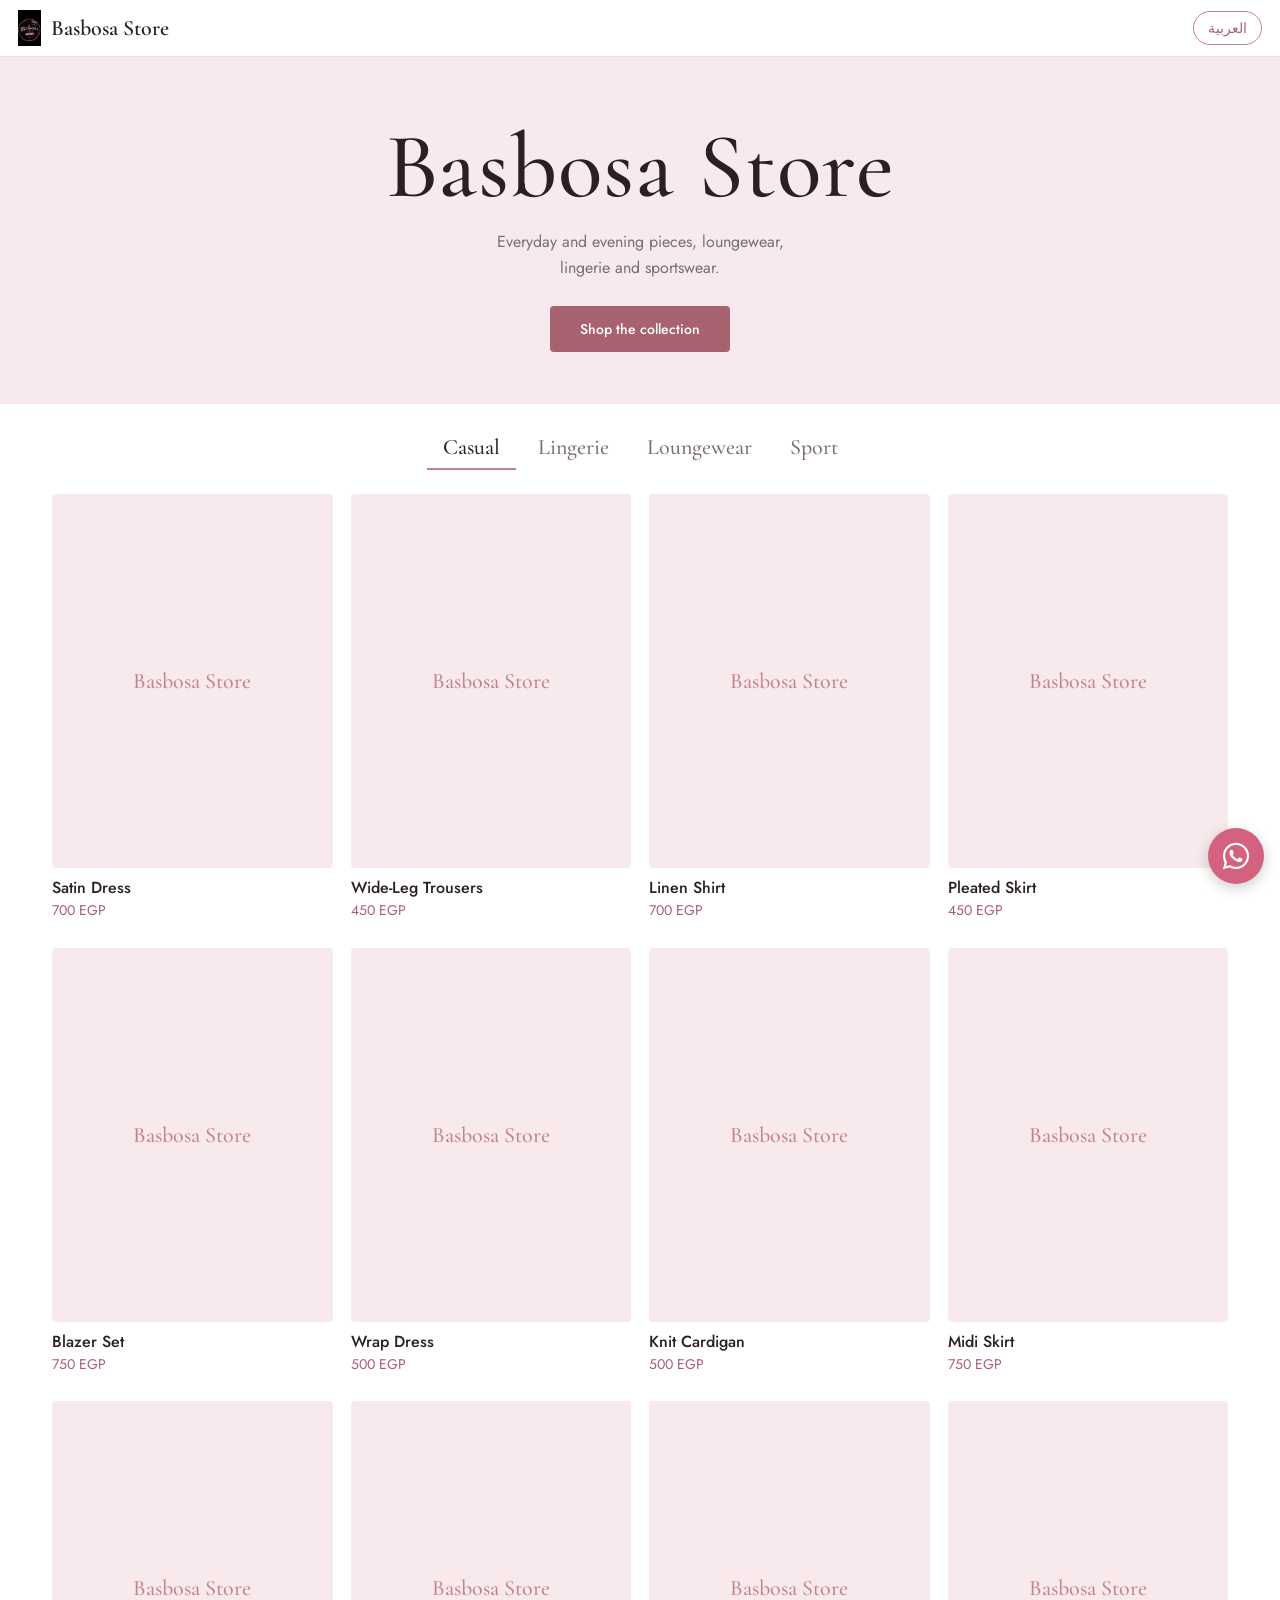
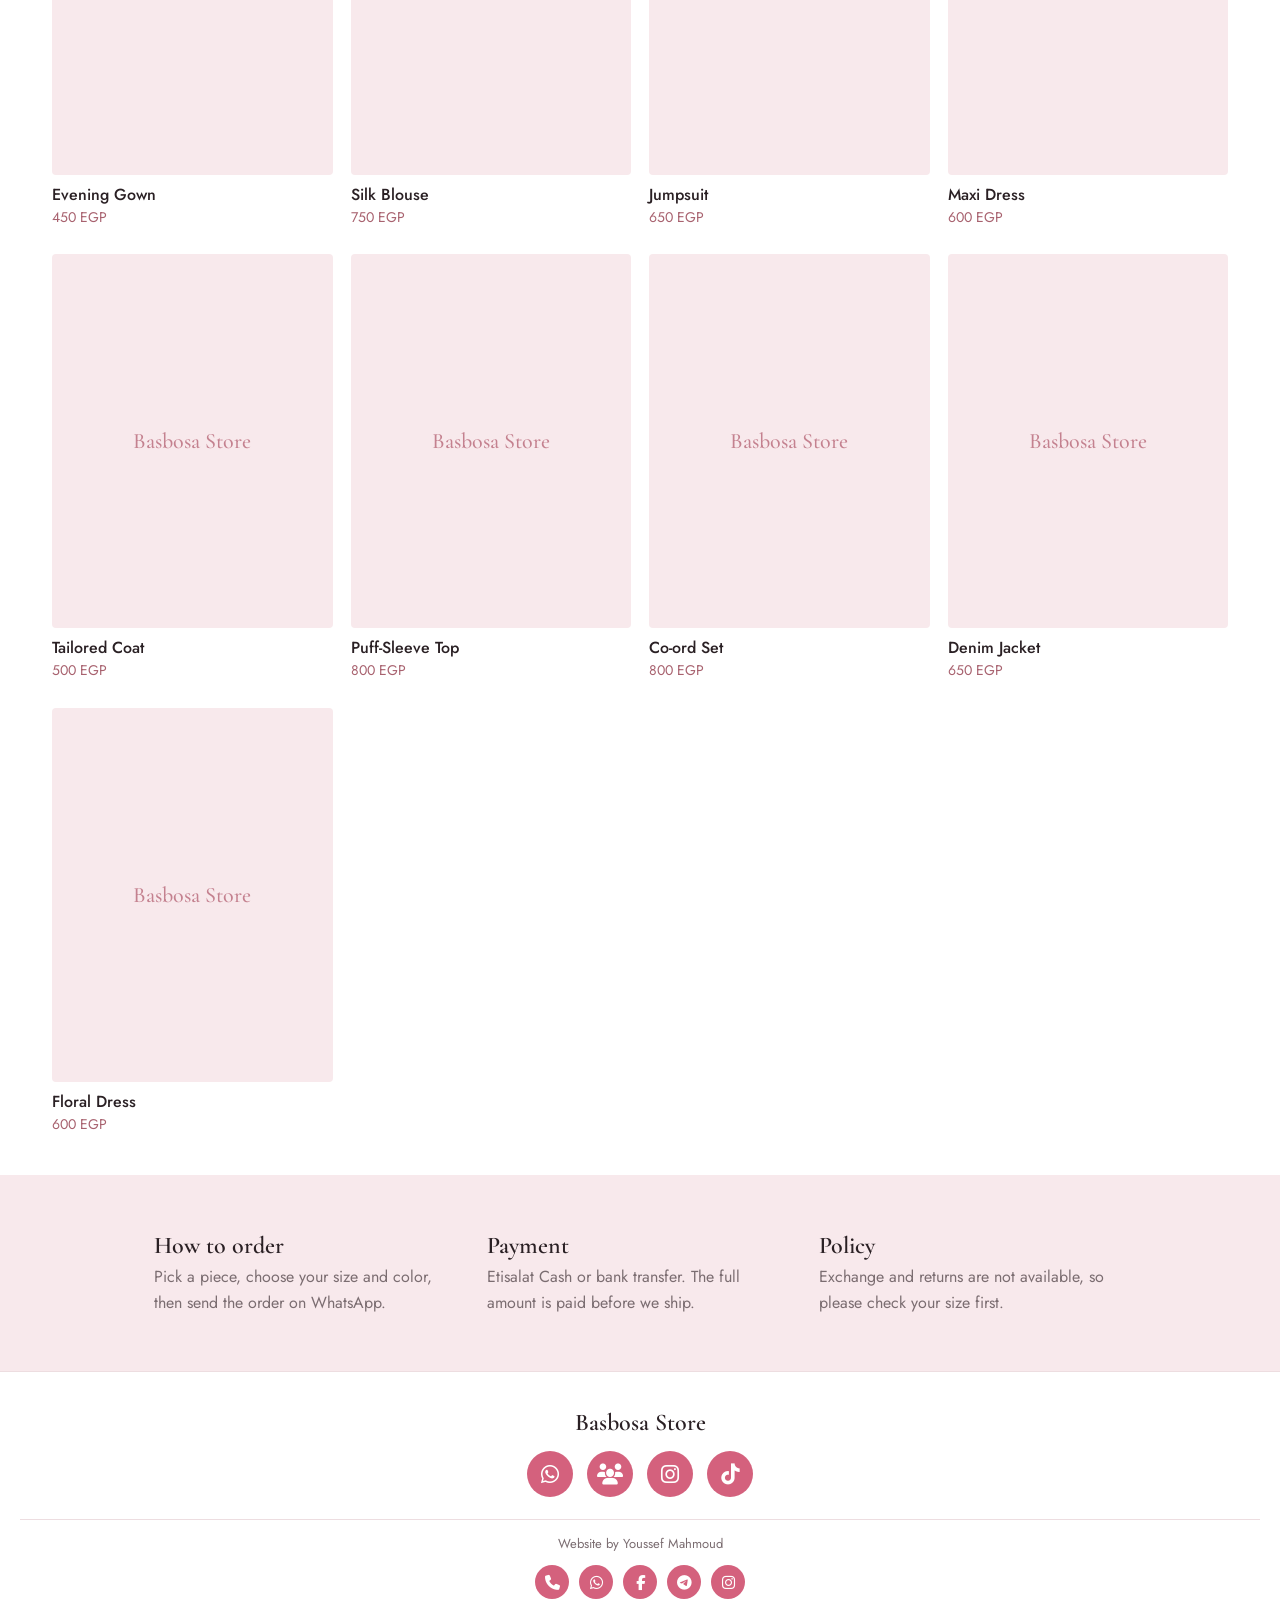
==== index.html @ aae2feb3 "Add files via upload" ====
<!DOCTYPE html>
<html lang="en"><head><meta charset="utf-8">
<meta name="viewport" content="width=device-width,initial-scale=1">
<title>Basbosa Store</title>
<link rel="icon" href="images/logo.png">
<link rel="preconnect" href="https://fonts.googleapis.com"><link rel="preconnect" href="https://fonts.gstatic.com" crossorigin>
<link href="https://fonts.googleapis.com/css2?family=Cormorant+Garamond:wght@500;600&family=Jost:wght@300;400;500&display=swap" rel="stylesheet">
<link rel="stylesheet" href="https://cdnjs.cloudflare.com/ajax/libs/font-awesome/6.5.1/css/all.min.css">
<link rel="stylesheet" href="style.css"></head>
<body>
<header><a class="brand" href="#top"><img src="images/logo.png" alt="" onerror="this.remove()"><span>Basbosa Store</span></a>
<button id="lang" type="button">العربية</button></header>
<section class="hero" id="top"><h1>Basbosa Store</h1><p data-t="sub">Everyday and evening pieces, loungewear, lingerie and sportswear.</p><a class="btn" href="#shop" data-t="shop">Shop the collection</a></section>
<nav id="tabs" aria-label="Sections"></nav>
<main id="shop"><div id="grid"></div></main>
<section class="info"><div><h3 data-t="h_order">How to order</h3><p data-t="p_order">Pick a piece, choose your size and color, then send the order on WhatsApp.</p></div>
<div><h3 data-t="h_pay">Payment</h3><p data-t="p_pay">Etisalat Cash or bank transfer. The full amount is paid before we ship.</p></div>
<div><h3 data-t="h_pol">Policy</h3><p data-t="p_pol">Exchange and returns are not available, so please check your size first.</p></div></section>
<footer><p class="fb">Basbosa Store</p>
<div class="social"><a id="f-wa" target="_blank" rel="noopener" aria-label="WhatsApp"><i class="fa-brands fa-whatsapp"></i></a><a id="f-gr" target="_blank" rel="noopener" aria-label="WhatsApp group"><i class="fa-solid fa-users"></i></a><a id="f-ig" target="_blank" rel="noopener" aria-label="Instagram"><i class="fa-brands fa-instagram"></i></a><a id="f-tt" target="_blank" rel="noopener" aria-label="TikTok"><i class="fa-brands fa-tiktok"></i></a></div>
<div class="credit" id="credit"></div></footer>
<a id="wa-float" target="_blank" rel="noopener" aria-label="Chat on WhatsApp"><i class="fa-brands fa-whatsapp"></i></a>
<div id="modal" hidden></div>
<script src="products.js"></script><script src="app.js"></script>
</body></html>
---- style.css ----
:root{--bg:#fff;--blush:#f8e9ec;--rose:#c4818f;--rose-d:#a8626f;--ink:#2a2024;--mute:#7b6d71;--line:#eddde0;--r:4px;--pink:#d4617d}
*{box-sizing:border-box;margin:0}html{scroll-behavior:smooth}
body{font:400 16px/1.6 Jost,system-ui,sans-serif;color:var(--ink);background:var(--bg)}
[dir=rtl] body{font-family:Jost,Tahoma,sans-serif}
header{position:sticky;top:0;z-index:5;display:flex;justify-content:space-between;align-items:center;padding:10px 18px;background:#fffffff2;border-bottom:1px solid var(--line);backdrop-filter:blur(8px)}
.brand{display:flex;align-items:center;gap:10px;color:inherit;text-decoration:none;font:600 22px Cormorant Garamond,serif}
.brand img{height:36px;width:auto}
button,.btn{font:500 14px Jost,sans-serif;cursor:pointer}
#lang{border:1px solid var(--rose);background:none;color:var(--rose-d);padding:6px 14px;border-radius:99px}
.hero{text-align:center;padding:64px 20px 52px;background:var(--blush)}
.hero h1{font:500 clamp(44px,12vw,92px)/1 Cormorant Garamond,serif;letter-spacing:.01em}
.hero p{max-width:34ch;margin:16px auto 26px;color:var(--mute)}
.btn{display:inline-block;background:var(--rose-d);color:#fff;border:0;padding:13px 30px;border-radius:var(--r);text-decoration:none}
.btn:hover{background:var(--ink)}
nav{display:flex;gap:6px;justify-content:center;flex-wrap:wrap;padding:22px 12px 8px;position:sticky;top:57px;background:var(--bg);z-index:4}
nav button{border:0;background:none;padding:8px 16px;font:500 22px Cormorant Garamond,serif;color:var(--mute);border-bottom:2px solid transparent}
nav button[aria-current=true]{color:var(--ink);border-color:var(--rose)}
main{max-width:1200px;margin:0 auto;padding:16px 12px 40px}
#grid{display:grid;grid-template-columns:repeat(2,1fr);gap:14px 10px}
@media(min-width:760px){#grid{grid-template-columns:repeat(4,1fr);gap:26px 18px}}
.card{background:none;border:0;text-align:start;padding:0;color:inherit;font:inherit}
.card .ph{aspect-ratio:3/4;background:var(--blush);overflow:hidden;border-radius:var(--r);position:relative}
.card img{width:100%;height:100%;object-fit:cover;transition:transform .4s}
.card:hover img{transform:scale(1.03)}
.card h4{font:500 16px Jost,sans-serif;margin-top:8px}
.card .pr{color:var(--rose-d);font-size:14px}
.sold{position:absolute;inset:auto 8px 8px auto;background:var(--ink);color:#fff;font-size:12px;padding:2px 10px;border-radius:99px}
.info{display:grid;gap:26px;padding:48px 22px;background:var(--blush);max-width:none}
@media(min-width:760px){.info{grid-template-columns:repeat(3,1fr);padding:56px 12%}}
.info h3{font:600 24px Cormorant Garamond,serif;margin-bottom:4px}.info p{color:var(--mute)}
#modal{position:fixed;inset:0;z-index:20;background:#2a202480;display:flex;align-items:flex-end;justify-content:center}
#modal[hidden]{display:none}
.sheet{background:#fff;width:100%;max-width:820px;max-height:92vh;overflow:auto;border-radius:14px 14px 0 0;display:grid;animation:up .25s ease-out;position:relative}
@media(min-width:760px){#modal{align-items:center}.sheet{grid-template-columns:1fr 1fr;border-radius:var(--r)}}
@keyframes up{from{transform:translateY(30px);opacity:0}}
.sheet img{width:100%;aspect-ratio:3/4;object-fit:cover;background:var(--blush)}
.sheet .body{padding:22px}
.sheet h2{font:600 30px/1.1 Cormorant Garamond,serif}
.sheet .pr{color:var(--rose-d);margin:4px 0 14px}
.sheet h5{font:500 14px Jost,sans-serif;color:var(--mute);margin:14px 0 6px}
.chips{display:flex;flex-wrap:wrap;gap:8px}
.chips button{border:1px solid var(--line);background:#fff;padding:7px 16px;border-radius:99px;color:var(--ink)}
.chips button[aria-pressed=true]{background:var(--ink);color:#fff;border-color:var(--ink)}
.sheet .btn{width:100%;text-align:center;margin-top:22px}
.sheet .note{font-size:13px;color:var(--mute);margin-top:10px}
.x{position:absolute;top:8px;inset-inline-end:10px;border:0;background:#ffffffd9;width:36px;height:36px;border-radius:50%;font-size:20px}
:focus-visible{outline:2px solid var(--rose-d);outline-offset:2px}
@media(prefers-reduced-motion:reduce){*{animation:none!important;transition:none!important}}
.ph.big{aspect-ratio:3/4}
.ph.empty{display:grid;place-items:center;background:var(--blush)}
.ph.empty::after{content:"Basbosa Store";font:500 22px Cormorant Garamond,serif;color:var(--rose);text-align:center;padding:8px}
footer{text-align:center;padding:36px 20px 28px;border-top:1px solid var(--line)}
.fb{font:600 24px Cormorant Garamond,serif}
.social{display:flex;gap:14px;justify-content:center;margin:14px 0 22px}
.social a{width:46px;height:46px;border-radius:50%;display:grid;place-items:center;font-size:21px;color:#fff;background:var(--pink);border:0;text-decoration:none;transition:background .2s,color .2s}
.social a:hover{background:var(--ink)}
.credit{font-size:13px;color:var(--mute);border-top:1px solid var(--line);padding-top:14px}
.credit .ic{display:flex;gap:10px;justify-content:center;margin-top:10px}.credit .ic a{width:34px;height:34px;border-radius:50%;display:grid;place-items:center;font-size:15px;color:#fff;background:var(--pink);text-decoration:none}.credit .ic a:hover{background:var(--ink)}
#wa-float{position:fixed;z-index:15;inset-inline-end:16px;bottom:calc(16px + env(safe-area-inset-bottom,0px));width:56px;height:56px;border-radius:50%;background:var(--pink);color:#fff;display:grid;place-items:center;font-size:30px;text-decoration:none;box-shadow:0 4px 14px #0003}
#wa-float:hover{background:var(--ink)}
body:has(#modal:not([hidden])) #wa-float{display:none}
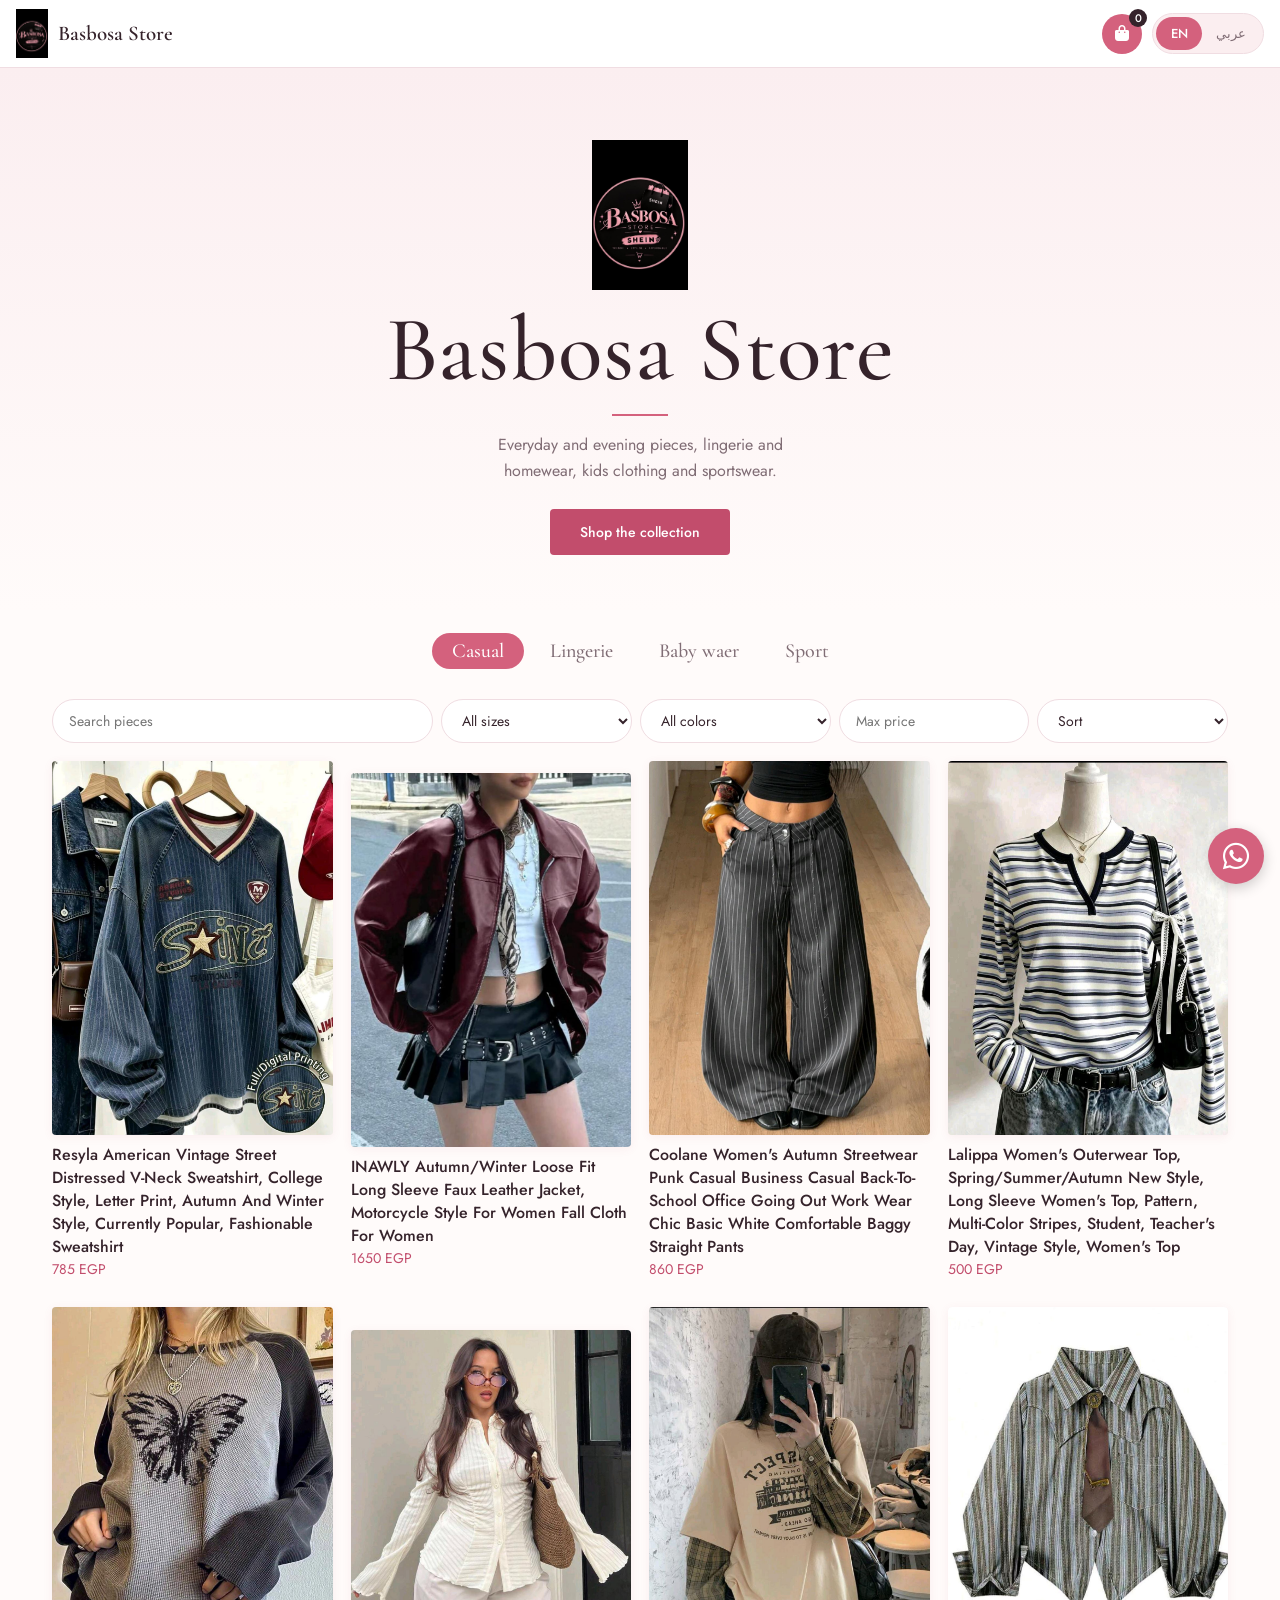
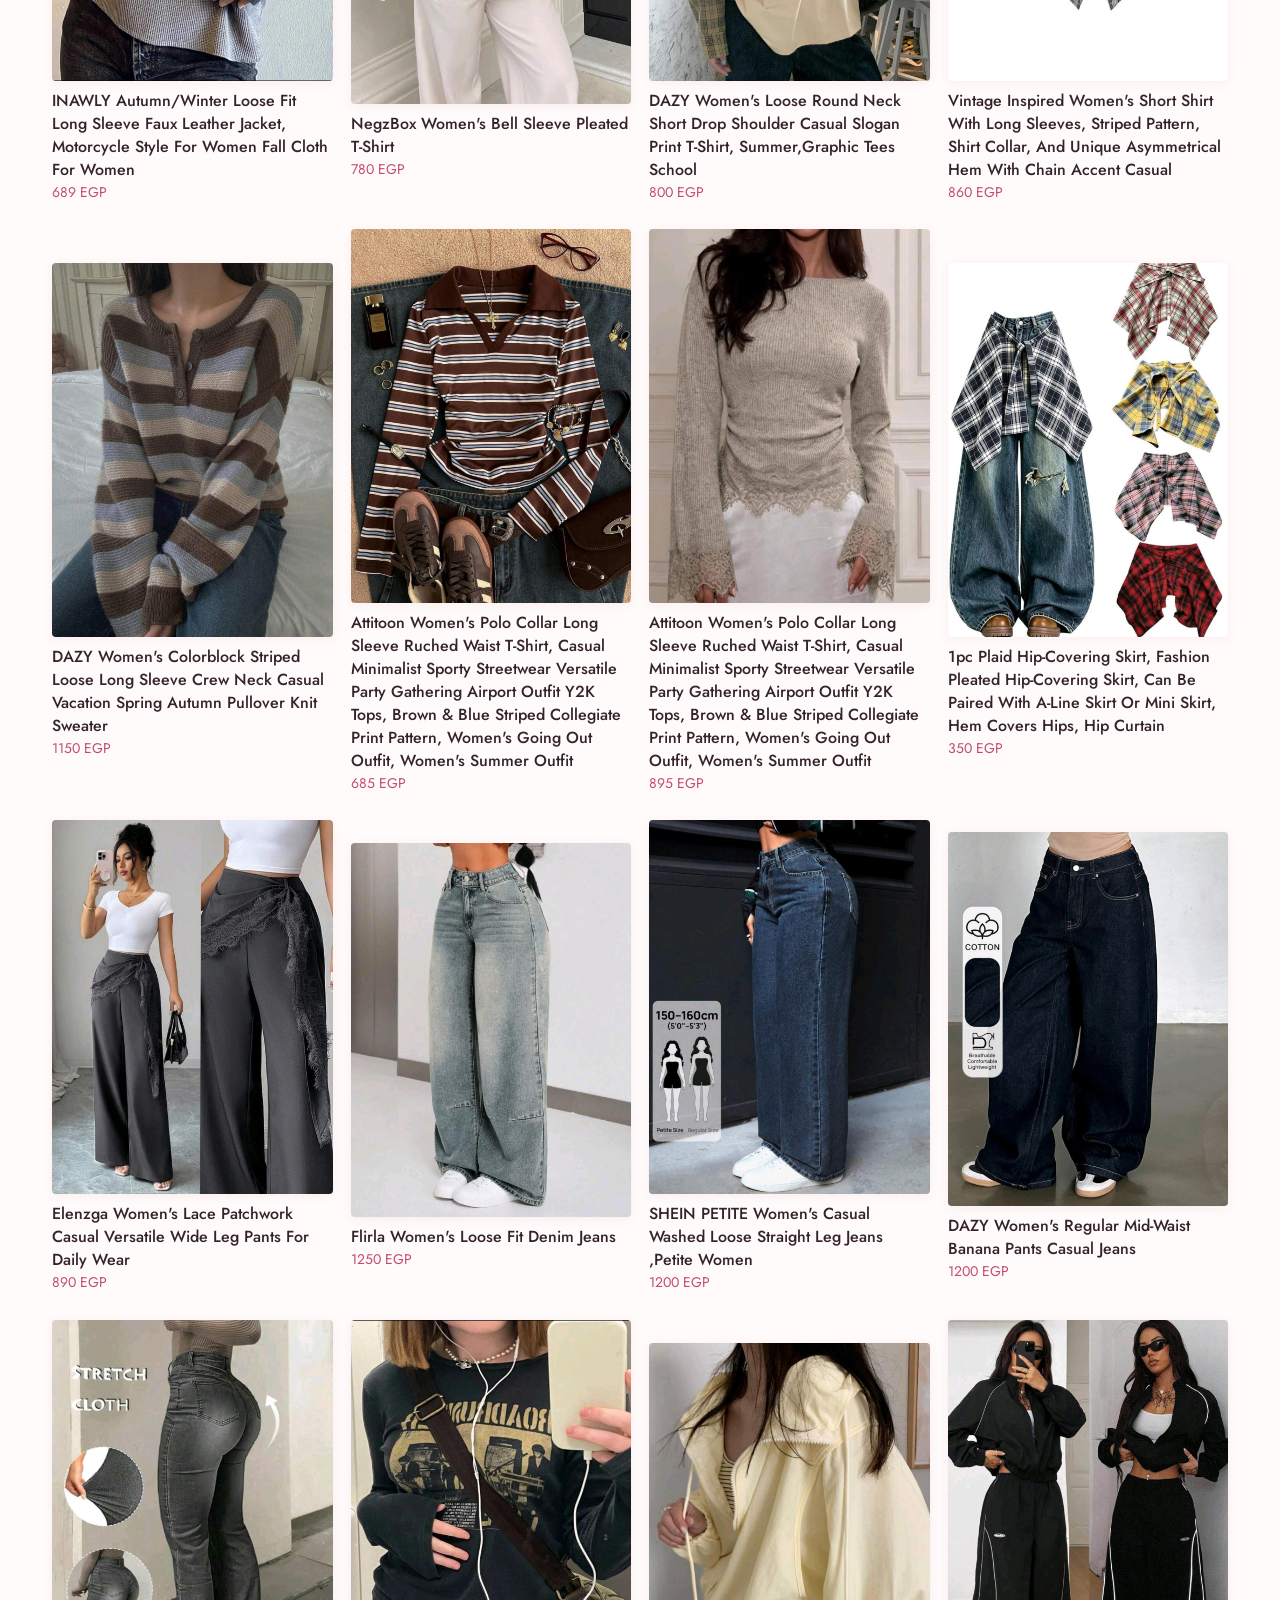
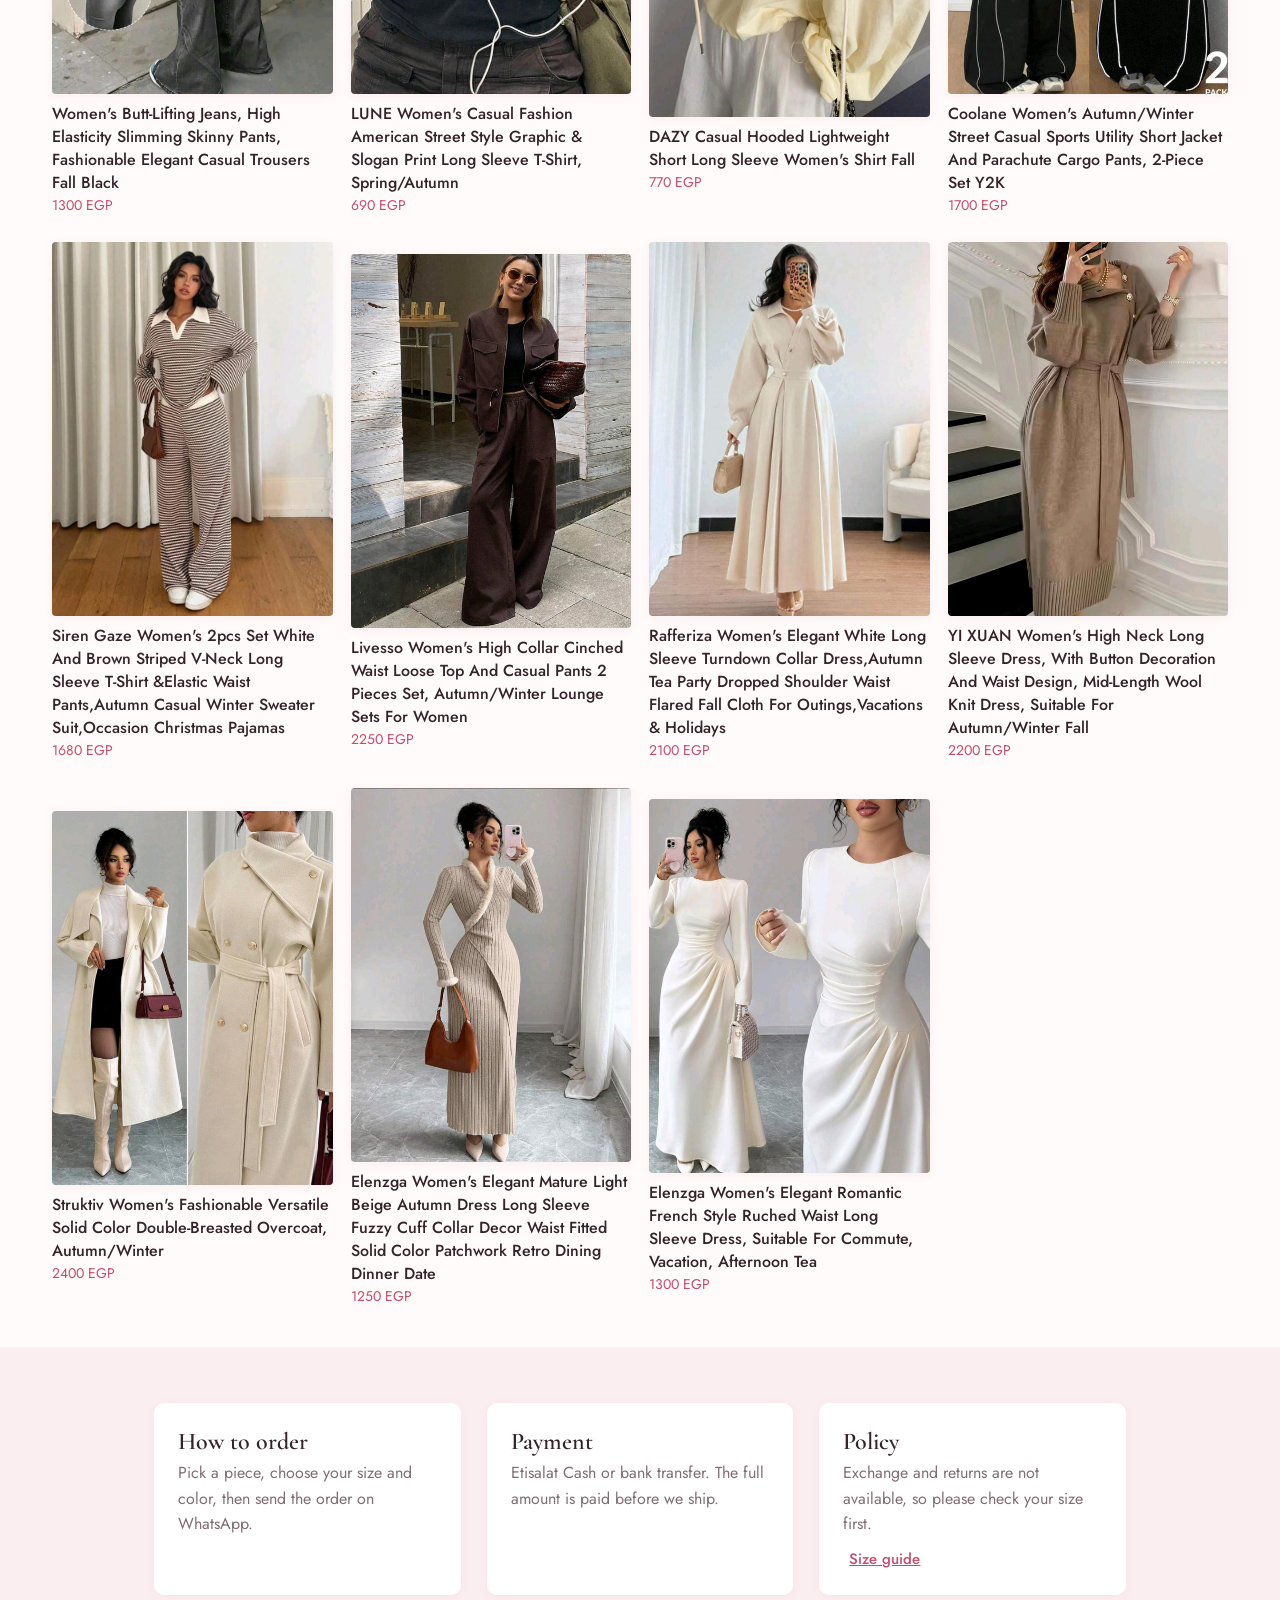
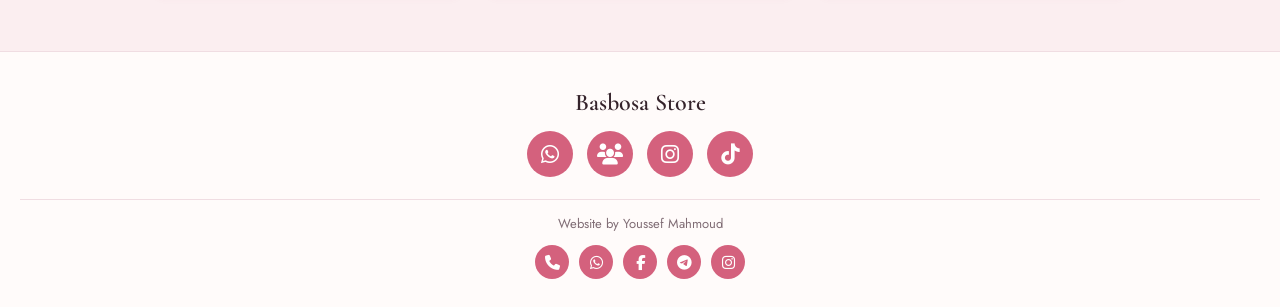
==== commit 1703238c: "Add files via upload" ====
--- a/index.html
+++ b/index.html
@@ -9,17 +9,17 @@
 <link rel="stylesheet" href="style.css"></head>
 <body>
 <header><a class="brand" href="#top"><img src="images/logo.png" alt="" onerror="this.remove()"><span>Basbosa Store</span></a>
-<button id="lang" type="button">العربية</button></header>
-<section class="hero" id="top"><h1>Basbosa Store</h1><p data-t="sub">Everyday and evening pieces, loungewear, lingerie and sportswear.</p><a class="btn" href="#shop" data-t="shop">Shop the collection</a></section>
+<div class="hr"><button id="cartbtn" type="button" aria-label="Cart"><i class="fa-solid fa-bag-shopping"></i><span id="cc">0</span></button><div id="lang" role="group" aria-label="Language"><button type="button" data-l="en">EN</button><button type="button" data-l="ar">عربي</button></div></div></header>
+<section class="hero" id="top"><img class="hero-logo" src="images/logo.png" alt="Basbosa Store logo" onerror="this.remove()"><h1>Basbosa Store</h1><p data-t="sub">Everyday and evening pieces, lingerie and homewear, kids clothing and sportswear.</p><a class="btn" href="#shop" data-t="shop">Shop the collection</a></section>
 <nav id="tabs" aria-label="Sections"></nav>
-<main id="shop"><div id="grid"></div></main>
+<main id="shop"><div id="filters"></div><div id="grid"></div></main>
 <section class="info"><div><h3 data-t="h_order">How to order</h3><p data-t="p_order">Pick a piece, choose your size and color, then send the order on WhatsApp.</p></div>
 <div><h3 data-t="h_pay">Payment</h3><p data-t="p_pay">Etisalat Cash or bank transfer. The full amount is paid before we ship.</p></div>
-<div><h3 data-t="h_pol">Policy</h3><p data-t="p_pol">Exchange and returns are not available, so please check your size first.</p></div></section>
+<div><h3 data-t="h_pol">Policy</h3><p data-t="p_pol">Exchange and returns are not available, so please check your size first.</p><button type="button" class="lnk sgl" id="sgo" data-t="guide">Size guide</button></div></section>
 <footer><p class="fb">Basbosa Store</p>
 <div class="social"><a id="f-wa" target="_blank" rel="noopener" aria-label="WhatsApp"><i class="fa-brands fa-whatsapp"></i></a><a id="f-gr" target="_blank" rel="noopener" aria-label="WhatsApp group"><i class="fa-solid fa-users"></i></a><a id="f-ig" target="_blank" rel="noopener" aria-label="Instagram"><i class="fa-brands fa-instagram"></i></a><a id="f-tt" target="_blank" rel="noopener" aria-label="TikTok"><i class="fa-brands fa-tiktok"></i></a></div>
 <div class="credit" id="credit"></div></footer>
 <a id="wa-float" target="_blank" rel="noopener" aria-label="Chat on WhatsApp"><i class="fa-brands fa-whatsapp"></i></a>
 <div id="modal" hidden></div>
-<script src="products.js"></script><script src="app.js"></script>
+<script src="products.js"></script><script src="sizes.js"></script><script src="app.js"></script>
 </body></html>
--- a/style.css
+++ b/style.css
@@ -59,3 +59,49 @@
 #wa-float{position:fixed;z-index:15;inset-inline-end:16px;bottom:calc(16px + env(safe-area-inset-bottom,0px));width:56px;height:56px;border-radius:50%;background:var(--pink);color:#fff;display:grid;place-items:center;font-size:30px;text-decoration:none;box-shadow:0 4px 14px #0003}
 #wa-float:hover{background:var(--ink)}
 body:has(#modal:not([hidden])) #wa-float{display:none}
+
+:root{--bg:#fffbfa;--blush:#fbeef0;--rose:#d98ba0;--rose-d:#c24d6c;--ink:#35232b;--mute:#806d75;--line:#f0dde2}
+body{background:var(--bg)}
+.hero{background:linear-gradient(180deg,var(--blush),var(--bg));padding:72px 20px 56px}
+.hero h1::after{content:"";display:block;width:56px;height:2px;background:var(--pink);margin:18px auto 0}
+nav button{border-radius:99px;font-size:20px;padding:6px 20px;border:0}
+nav button[aria-current=true]{background:var(--pink);color:#fff}
+.card .ph{box-shadow:0 2px 10px #c24d6c14}
+.info>div{background:#fff;padding:24px;border-radius:10px;box-shadow:0 2px 10px #c24d6c10}
+.hr{display:flex;gap:10px;align-items:center}
+#cartbtn{position:relative;border:0;background:var(--pink);color:#fff;width:40px;height:40px;border-radius:50%;font-size:16px}
+#cc{position:absolute;top:-5px;inset-inline-end:-5px;background:var(--ink);color:#fff;font-size:11px;min-width:18px;height:18px;border-radius:99px;display:grid;place-items:center}
+#filters{display:grid;grid-template-columns:1fr 1fr;gap:8px;margin:6px 0 18px}
+#q{grid-column:1/-1}
+#filters input,#filters select{font:14px Jost,sans-serif;color:var(--ink);background:#fff;border:1px solid var(--line);border-radius:99px;padding:10px 16px;min-width:0;width:100%}
+@media(min-width:760px){#filters{grid-template-columns:2fr 1fr 1fr 1fr 1fr}#q{grid-column:auto}}
+.none{grid-column:1/-1;text-align:center;color:var(--mute);padding:40px 0}
+.sheet.cart{max-width:520px;grid-template-columns:1fr}
+.ci{display:flex;justify-content:space-between;gap:12px;padding:12px 0;border-bottom:1px solid var(--line)}
+.ci small,.ci span{display:block;color:var(--mute);font-size:13px}.ci span{color:var(--rose-d)}
+.q{display:flex;align-items:center;gap:10px}.q button{width:30px;height:30px;border-radius:50%;border:1px solid var(--line);background:#fff;font-size:16px}
+.q em{font-style:normal;min-width:16px;text-align:center}
+.tot{font:600 24px Cormorant Garamond,serif;margin-top:16px}
+.lnk{background:none;border:0;color:var(--mute);margin:12px auto 0;display:block;text-decoration:underline}
+.btn.ghost{background:#fff;color:var(--rose-d);border:1px solid var(--rose-d);margin-top:10px}
+.btn.ghost:hover{background:var(--blush)}
+.chips button[aria-pressed=true]{background:var(--pink);border-color:var(--pink)}
+
+:root{--hh:68px}
+header{height:var(--hh);padding:0 16px}
+nav{top:var(--hh)}
+.brand img{height:50px;max-width:130px;object-fit:contain}
+.brand span{font-size:21px}
+@media(max-width:420px){.brand span{font-size:18px}.brand img{height:44px}}
+.hero-logo{display:block;margin:0 auto 14px;height:clamp(96px,26vw,150px);width:auto;max-width:80%;object-fit:contain}
+#lang{display:inline-flex;gap:0;padding:3px;background:var(--blush);border:1px solid var(--line);border-radius:99px;color:inherit}
+#lang button{border:0;background:none;padding:7px 14px;min-width:46px;border-radius:99px;font:500 13px Jost,Tahoma,sans-serif;color:var(--mute);transition:background .2s,color .2s}
+#lang button[aria-pressed=true]{background:var(--pink);color:#fff}
+
+.sg{background:none;border:0;color:var(--rose-d);text-decoration:underline;font:13px Jost,Tahoma,sans-serif;margin-inline-start:10px;cursor:pointer}
+.sgl{margin:10px 0 0;display:inline-block;color:var(--rose-d);font-size:15px}
+.tw{overflow-x:auto;margin:14px 0}
+.tw table{width:100%;border-collapse:collapse;text-align:center}
+.tw th,.tw td{padding:11px 8px;border-bottom:1px solid var(--line)}
+.tw th{background:var(--blush);font-weight:500;font-size:14px}
+.tw td:first-child{font-weight:500}
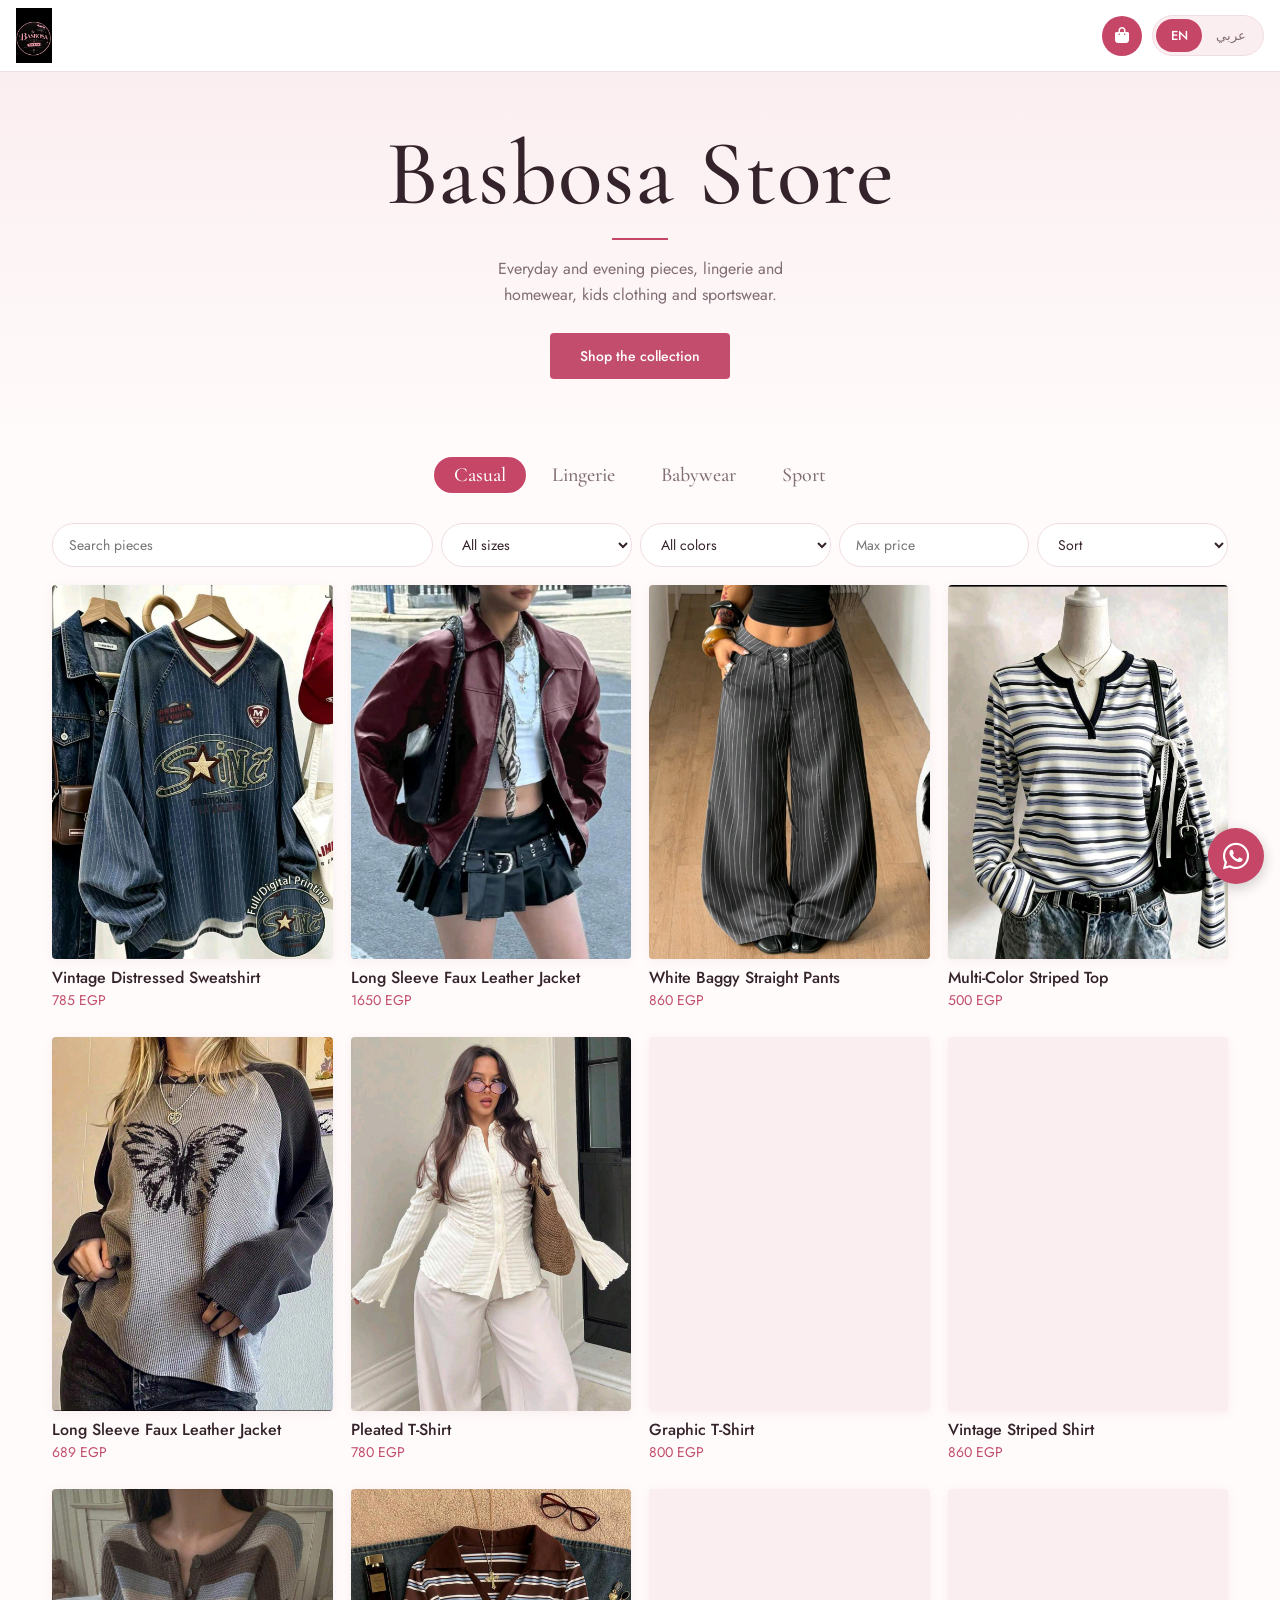
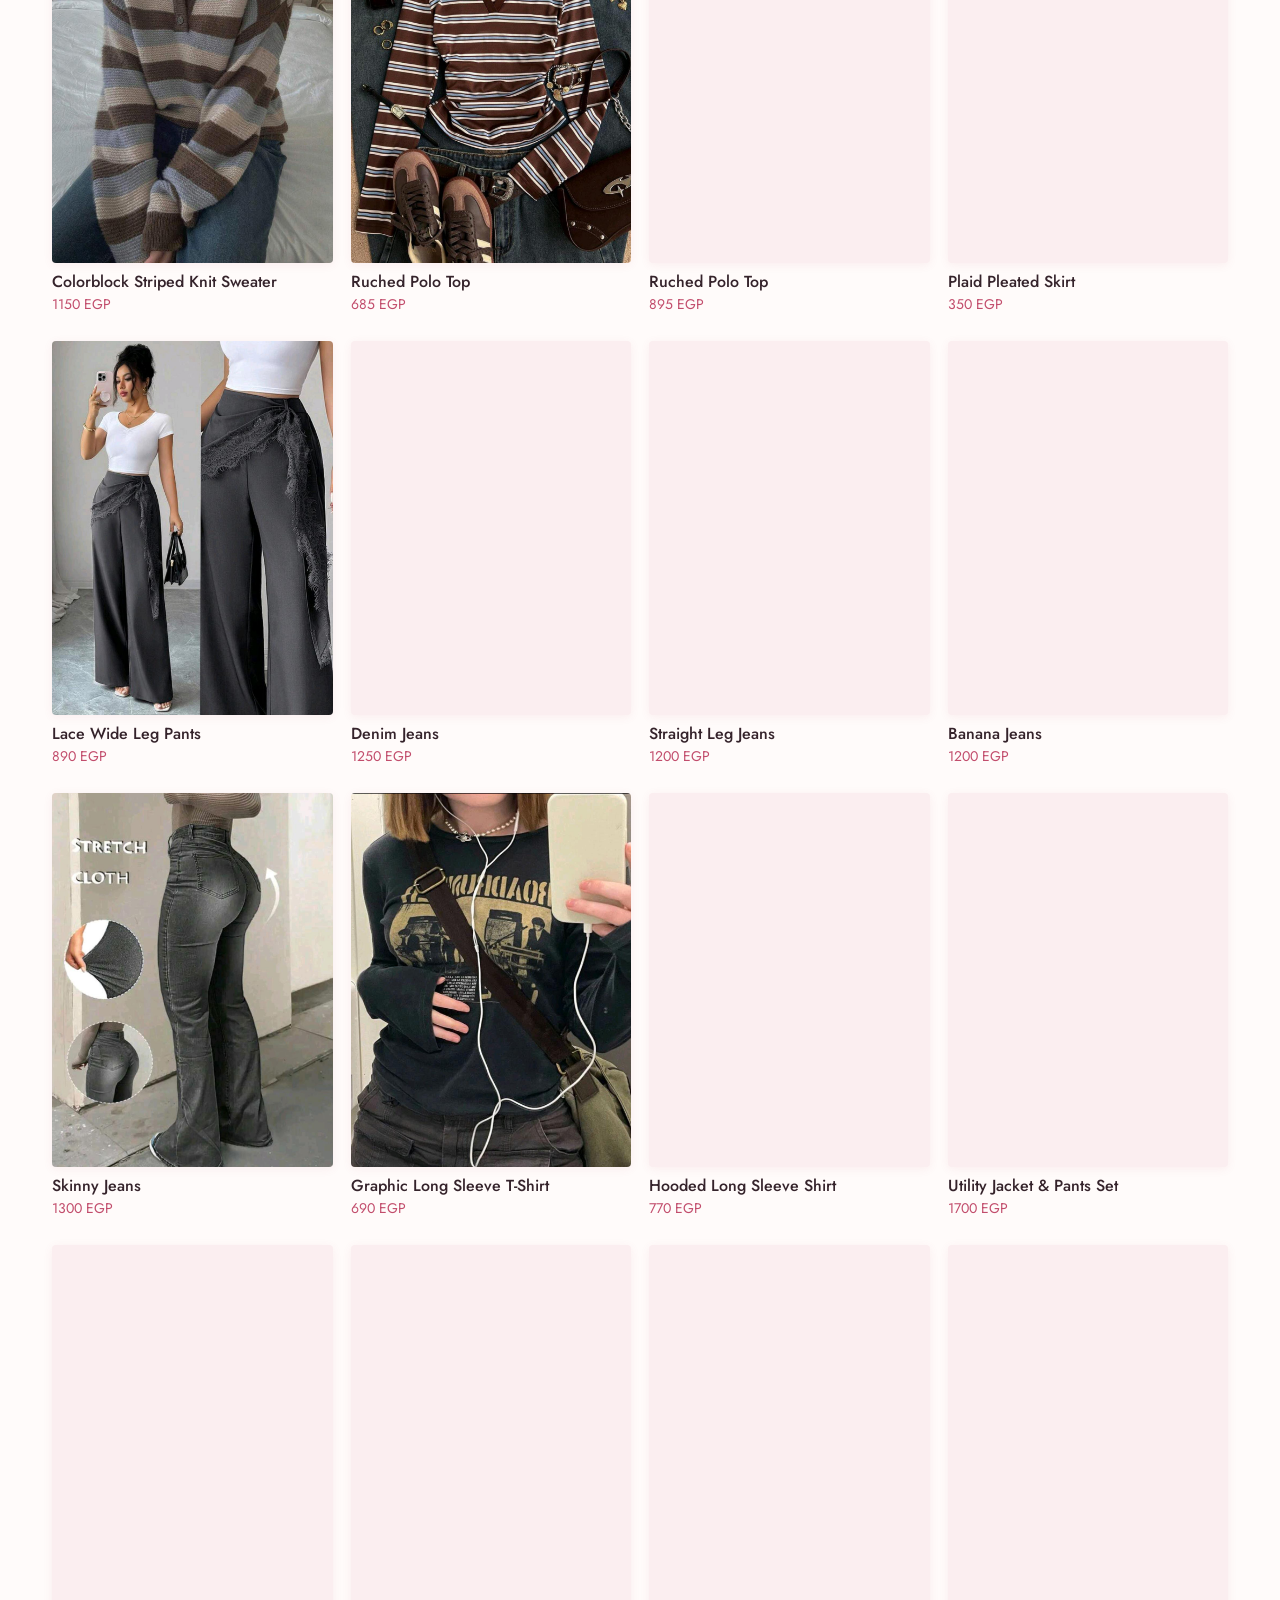
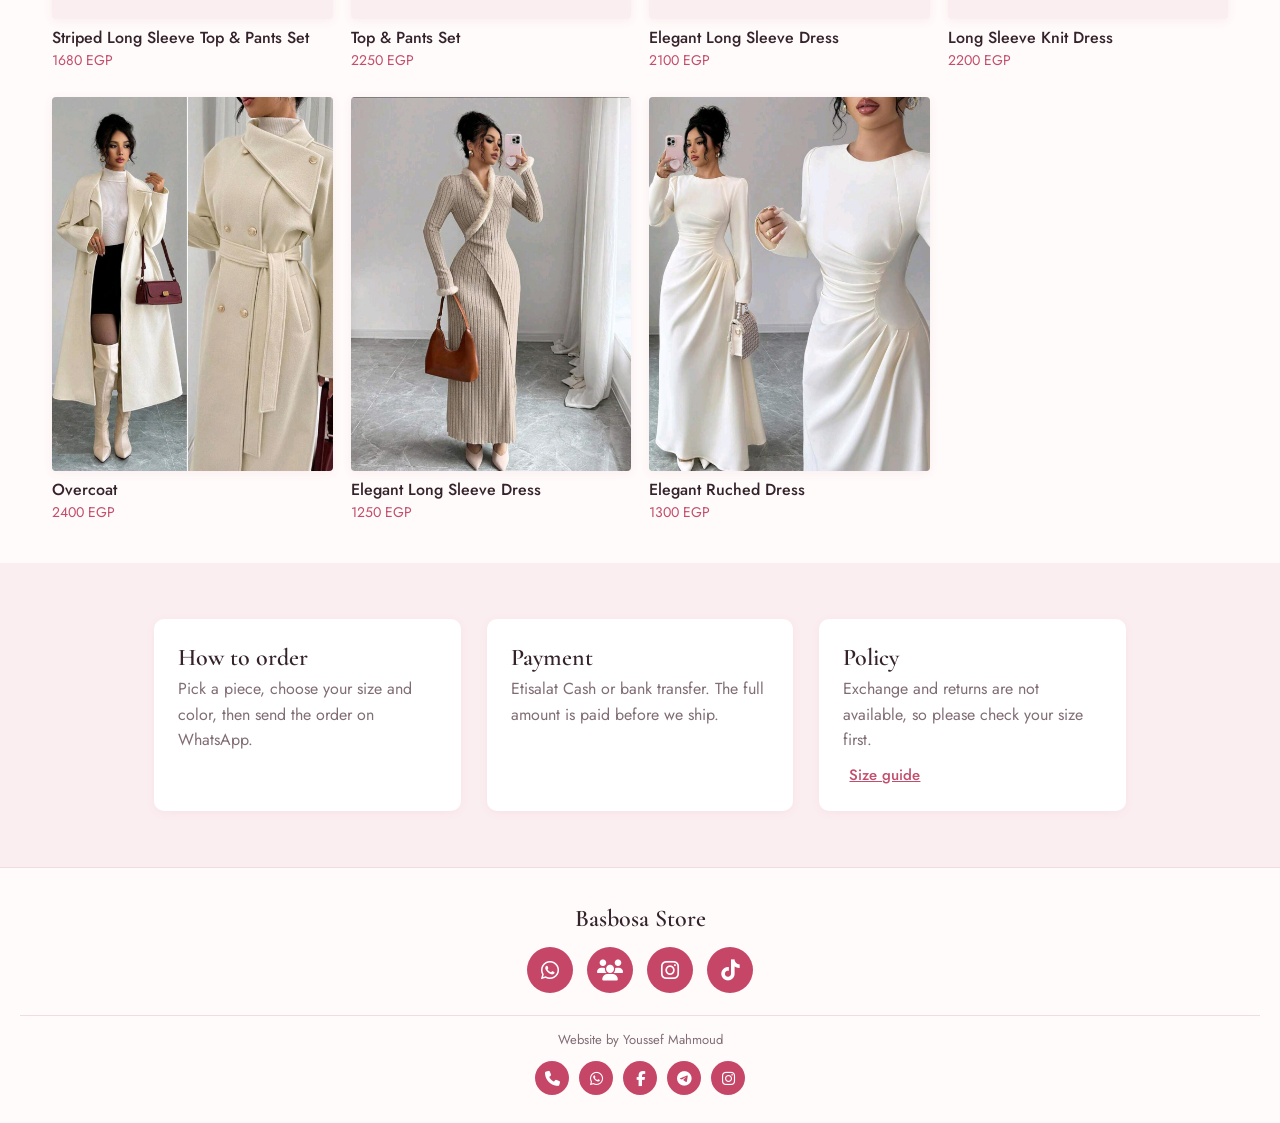
==== commit 4a21e439: "Add files via upload" ====
--- a/index.html
+++ b/index.html
@@ -4,13 +4,13 @@
 <title>Basbosa Store</title>
 <link rel="icon" href="images/logo.png">
 <link rel="preconnect" href="https://fonts.googleapis.com"><link rel="preconnect" href="https://fonts.gstatic.com" crossorigin>
-<link href="https://fonts.googleapis.com/css2?family=Cormorant+Garamond:wght@500;600&family=Jost:wght@300;400;500&display=swap" rel="stylesheet">
+<link href="https://fonts.googleapis.com/css2?family=Cormorant+Garamond:wght@500;600&family=Jost:wght@300;400;500&family=Cairo:wght@400;500;600&display=swap" rel="stylesheet">
 <link rel="stylesheet" href="https://cdnjs.cloudflare.com/ajax/libs/font-awesome/6.5.1/css/all.min.css">
 <link rel="stylesheet" href="style.css"></head>
 <body>
-<header><a class="brand" href="#top"><img src="images/logo.png" alt="" onerror="this.remove()"><span>Basbosa Store</span></a>
+<header><a class="brand" href="#top"><img src="images/logo.png" alt="Basbosa Store" onload="this.parentNode.classList.add('hl')" onerror="this.remove()"><span>Basbosa Store</span></a>
 <div class="hr"><button id="cartbtn" type="button" aria-label="Cart"><i class="fa-solid fa-bag-shopping"></i><span id="cc">0</span></button><div id="lang" role="group" aria-label="Language"><button type="button" data-l="en">EN</button><button type="button" data-l="ar">عربي</button></div></div></header>
-<section class="hero" id="top"><img class="hero-logo" src="images/logo.png" alt="Basbosa Store logo" onerror="this.remove()"><h1>Basbosa Store</h1><p data-t="sub">Everyday and evening pieces, lingerie and homewear, kids clothing and sportswear.</p><a class="btn" href="#shop" data-t="shop">Shop the collection</a></section>
+<section class="hero" id="top"><h1>Basbosa Store</h1><p data-t="sub">Everyday and evening pieces, lingerie and homewear, kids clothing and sportswear.</p><a class="btn" href="#shop" data-t="shop">Shop the collection</a></section>
 <nav id="tabs" aria-label="Sections"></nav>
 <main id="shop"><div id="filters"></div><div id="grid"></div></main>
 <section class="info"><div><h3 data-t="h_order">How to order</h3><p data-t="p_order">Pick a piece, choose your size and color, then send the order on WhatsApp.</p></div>
@@ -20,6 +20,7 @@
 <div class="social"><a id="f-wa" target="_blank" rel="noopener" aria-label="WhatsApp"><i class="fa-brands fa-whatsapp"></i></a><a id="f-gr" target="_blank" rel="noopener" aria-label="WhatsApp group"><i class="fa-solid fa-users"></i></a><a id="f-ig" target="_blank" rel="noopener" aria-label="Instagram"><i class="fa-brands fa-instagram"></i></a><a id="f-tt" target="_blank" rel="noopener" aria-label="TikTok"><i class="fa-brands fa-tiktok"></i></a></div>
 <div class="credit" id="credit"></div></footer>
 <a id="wa-float" target="_blank" rel="noopener" aria-label="Chat on WhatsApp"><i class="fa-brands fa-whatsapp"></i></a>
+<button id="top-btn" type="button" aria-label="Back to top"><i class="fa-solid fa-chevron-up"></i></button>
 <div id="modal" hidden></div>
-<script src="products.js"></script><script src="sizes.js"></script><script src="app.js"></script>
+<script src="config.js"></script><script src="products.js"></script><script src="sizes.js"></script><script src="app.js"></script>
 </body></html>
--- a/style.css
+++ b/style.css
@@ -1,107 +1,132 @@
-:root{--bg:#fff;--blush:#f8e9ec;--rose:#c4818f;--rose-d:#a8626f;--ink:#2a2024;--mute:#7b6d71;--line:#eddde0;--r:4px;--pink:#d4617d}
-*{box-sizing:border-box;margin:0}html{scroll-behavior:smooth}
+/* Basbosa Store: single clean stylesheet */
+:root{--bg:#fffbfa;--blush:#fbeef0;--rose:#d98ba0;--rose-d:#c24d6c;--pink:#c64668;--ink:#35232b;--mute:#806d75;--line:#f0dde2;--r:4px;--hh:72px}
+body.sc{--hh:54px}
+*{box-sizing:border-box;margin:0}
+html{scroll-behavior:smooth}
 body{font:400 16px/1.6 Jost,system-ui,sans-serif;color:var(--ink);background:var(--bg)}
-[dir=rtl] body{font-family:Jost,Tahoma,sans-serif}
-header{position:sticky;top:0;z-index:5;display:flex;justify-content:space-between;align-items:center;padding:10px 18px;background:#fffffff2;border-bottom:1px solid var(--line);backdrop-filter:blur(8px)}
-.brand{display:flex;align-items:center;gap:10px;color:inherit;text-decoration:none;font:600 22px Cormorant Garamond,serif}
-.brand img{height:36px;width:auto}
 button,.btn{font:500 14px Jost,sans-serif;cursor:pointer}
-#lang{border:1px solid var(--rose);background:none;color:var(--rose-d);padding:6px 14px;border-radius:99px}
-.hero{text-align:center;padding:64px 20px 52px;background:var(--blush)}
+:focus-visible{outline:2px solid var(--rose-d);outline-offset:2px}
+/* Arabic */
+html[dir=rtl] :not(i){font-family:Jost,Cairo,sans-serif}
+html[dir=rtl] .brand,html[dir=rtl] .hero h1,html[dir=rtl] nav button,html[dir=rtl] .info h3,html[dir=rtl] .sheet h2,html[dir=rtl] .tot,html[dir=rtl] .fb,html[dir=rtl] .ph.empty::after{font-family:Cormorant Garamond,Cairo,serif}
+html[dir=rtl] body{line-height:1.75}
+/* header */
+header{position:sticky;top:0;z-index:5;display:flex;justify-content:space-between;align-items:center;height:var(--hh);padding:0 16px;background:#fffffff2;border-bottom:1px solid var(--line);backdrop-filter:blur(8px);transition:height .25s ease,box-shadow .25s}
+body.sc header{box-shadow:0 2px 14px #c24d6c1a}
+.brand{display:flex;align-items:center;gap:10px;color:inherit;text-decoration:none;font:600 21px Cormorant Garamond,serif}
+.brand img{height:56px;max-width:170px;object-fit:contain;transition:height .25s ease}
+.brand span{transition:font-size .25s ease}
+.brand.hl span{display:none}
+body.sc .brand img{height:40px}
+body.sc .brand span{font-size:18px}
+@media(max-width:420px){.brand img{height:46px;max-width:130px}.brand span{font-size:18px}}
+.hr{display:flex;gap:10px;align-items:center}
+#cartbtn{position:relative;border:0;background:var(--pink);color:#fff;width:40px;height:40px;border-radius:50%;font-size:16px}
+#cc{position:absolute;top:-5px;inset-inline-end:-5px;background:var(--ink);color:#fff;font-size:11px;min-width:18px;height:18px;border-radius:99px;display:grid;place-items:center}
+#cc[hidden]{display:none}
+#lang{display:inline-flex;padding:3px;background:var(--blush);border:1px solid var(--line);border-radius:99px}
+#lang button{border:0;background:none;padding:7px 14px;min-width:46px;border-radius:99px;font-size:13px;color:var(--mute);transition:background .2s,color .2s}
+#lang button[aria-pressed=true]{background:var(--pink);color:#fff}
+/* hero */
+.hero{text-align:center;padding:56px 20px;background:linear-gradient(180deg,var(--blush),var(--bg))}
 .hero h1{font:500 clamp(44px,12vw,92px)/1 Cormorant Garamond,serif;letter-spacing:.01em}
+.hero h1::after{content:"";display:block;width:56px;height:2px;background:var(--pink);margin:18px auto 0}
 .hero p{max-width:34ch;margin:16px auto 26px;color:var(--mute)}
 .btn{display:inline-block;background:var(--rose-d);color:#fff;border:0;padding:13px 30px;border-radius:var(--r);text-decoration:none}
 .btn:hover{background:var(--ink)}
-nav{display:flex;gap:6px;justify-content:center;flex-wrap:wrap;padding:22px 12px 8px;position:sticky;top:57px;background:var(--bg);z-index:4}
-nav button{border:0;background:none;padding:8px 16px;font:500 22px Cormorant Garamond,serif;color:var(--mute);border-bottom:2px solid transparent}
-nav button[aria-current=true]{color:var(--ink);border-color:var(--rose)}
-main{max-width:1200px;margin:0 auto;padding:16px 12px 40px}
-#grid{display:grid;grid-template-columns:repeat(2,1fr);gap:14px 10px}
-@media(min-width:760px){#grid{grid-template-columns:repeat(4,1fr);gap:26px 18px}}
-.card{background:none;border:0;text-align:start;padding:0;color:inherit;font:inherit}
-.card .ph{aspect-ratio:3/4;background:var(--blush);overflow:hidden;border-radius:var(--r);position:relative}
-.card img{width:100%;height:100%;object-fit:cover;transition:transform .4s}
-.card:hover img{transform:scale(1.03)}
-.card h4{font:500 16px Jost,sans-serif;margin-top:8px}
-.card .pr{color:var(--rose-d);font-size:14px}
-.sold{position:absolute;inset:auto 8px 8px auto;background:var(--ink);color:#fff;font-size:12px;padding:2px 10px;border-radius:99px}
-.info{display:grid;gap:26px;padding:48px 22px;background:var(--blush);max-width:none}
-@media(min-width:760px){.info{grid-template-columns:repeat(3,1fr);padding:56px 12%}}
-.info h3{font:600 24px Cormorant Garamond,serif;margin-bottom:4px}.info p{color:var(--mute)}
-#modal{position:fixed;inset:0;z-index:20;background:#2a202480;display:flex;align-items:flex-end;justify-content:center}
-#modal[hidden]{display:none}
-.sheet{background:#fff;width:100%;max-width:820px;max-height:92vh;overflow:auto;border-radius:14px 14px 0 0;display:grid;animation:up .25s ease-out;position:relative}
-@media(min-width:760px){#modal{align-items:center}.sheet{grid-template-columns:1fr 1fr;border-radius:var(--r)}}
-@keyframes up{from{transform:translateY(30px);opacity:0}}
-.sheet img{width:100%;aspect-ratio:3/4;object-fit:cover;background:var(--blush)}
-.sheet .body{padding:22px}
-.sheet h2{font:600 30px/1.1 Cormorant Garamond,serif}
-.sheet .pr{color:var(--rose-d);margin:4px 0 14px}
-.sheet h5{font:500 14px Jost,sans-serif;color:var(--mute);margin:14px 0 6px}
-.chips{display:flex;flex-wrap:wrap;gap:8px}
-.chips button{border:1px solid var(--line);background:#fff;padding:7px 16px;border-radius:99px;color:var(--ink)}
-.chips button[aria-pressed=true]{background:var(--ink);color:#fff;border-color:var(--ink)}
-.sheet .btn{width:100%;text-align:center;margin-top:22px}
-.sheet .note{font-size:13px;color:var(--mute);margin-top:10px}
-.x{position:absolute;top:8px;inset-inline-end:10px;border:0;background:#ffffffd9;width:36px;height:36px;border-radius:50%;font-size:20px}
-:focus-visible{outline:2px solid var(--rose-d);outline-offset:2px}
-@media(prefers-reduced-motion:reduce){*{animation:none!important;transition:none!important}}
-.ph.big{aspect-ratio:3/4}
-.ph.empty{display:grid;place-items:center;background:var(--blush)}
-.ph.empty::after{content:"Basbosa Store";font:500 22px Cormorant Garamond,serif;color:var(--rose);text-align:center;padding:8px}
-footer{text-align:center;padding:36px 20px 28px;border-top:1px solid var(--line)}
-.fb{font:600 24px Cormorant Garamond,serif}
-.social{display:flex;gap:14px;justify-content:center;margin:14px 0 22px}
-.social a{width:46px;height:46px;border-radius:50%;display:grid;place-items:center;font-size:21px;color:#fff;background:var(--pink);border:0;text-decoration:none;transition:background .2s,color .2s}
-.social a:hover{background:var(--ink)}
-.credit{font-size:13px;color:var(--mute);border-top:1px solid var(--line);padding-top:14px}
-.credit .ic{display:flex;gap:10px;justify-content:center;margin-top:10px}.credit .ic a{width:34px;height:34px;border-radius:50%;display:grid;place-items:center;font-size:15px;color:#fff;background:var(--pink);text-decoration:none}.credit .ic a:hover{background:var(--ink)}
-#wa-float{position:fixed;z-index:15;inset-inline-end:16px;bottom:calc(16px + env(safe-area-inset-bottom,0px));width:56px;height:56px;border-radius:50%;background:var(--pink);color:#fff;display:grid;place-items:center;font-size:30px;text-decoration:none;box-shadow:0 4px 14px #0003}
-#wa-float:hover{background:var(--ink)}
-body:has(#modal:not([hidden])) #wa-float{display:none}
-
-:root{--bg:#fffbfa;--blush:#fbeef0;--rose:#d98ba0;--rose-d:#c24d6c;--ink:#35232b;--mute:#806d75;--line:#f0dde2}
-body{background:var(--bg)}
-.hero{background:linear-gradient(180deg,var(--blush),var(--bg));padding:72px 20px 56px}
-.hero h1::after{content:"";display:block;width:56px;height:2px;background:var(--pink);margin:18px auto 0}
-nav button{border-radius:99px;font-size:20px;padding:6px 20px;border:0}
-nav button[aria-current=true]{background:var(--pink);color:#fff}
-.card .ph{box-shadow:0 2px 10px #c24d6c14}
-.info>div{background:#fff;padding:24px;border-radius:10px;box-shadow:0 2px 10px #c24d6c10}
-.hr{display:flex;gap:10px;align-items:center}
-#cartbtn{position:relative;border:0;background:var(--pink);color:#fff;width:40px;height:40px;border-radius:50%;font-size:16px}
-#cc{position:absolute;top:-5px;inset-inline-end:-5px;background:var(--ink);color:#fff;font-size:11px;min-width:18px;height:18px;border-radius:99px;display:grid;place-items:center}
+.btn.ghost{background:#fff;color:var(--rose-d);border:1px solid var(--rose-d);margin-top:10px}
+.btn.ghost:hover{background:var(--blush)}
+/* tabs */
+nav{position:sticky;top:var(--hh);z-index:4;display:flex;gap:6px;justify-content:center;flex-wrap:wrap;padding:22px 12px 8px;background:var(--bg);transition:top .25s ease}
+nav button{position:relative;z-index:1;border:0;background:none;padding:6px 20px;border-radius:99px;font:500 20px Cormorant Garamond,serif;color:var(--mute);transition:color .25s}
+nav button[aria-current=true]{color:#fff}
+nav .pill{position:absolute;top:0;left:0;z-index:0;pointer-events:none;background:var(--pink);border-radius:99px;transition:transform .35s cubic-bezier(.4,0,.2,1),width .35s cubic-bezier(.4,0,.2,1)}
+/* catalog */
+main{max-width:1200px;margin:0 auto;padding:16px 12px 40px;scroll-margin-top:150px}
 #filters{display:grid;grid-template-columns:1fr 1fr;gap:8px;margin:6px 0 18px}
 #q{grid-column:1/-1}
 #filters input,#filters select{font:14px Jost,sans-serif;color:var(--ink);background:#fff;border:1px solid var(--line);border-radius:99px;padding:10px 16px;min-width:0;width:100%}
-@media(min-width:760px){#filters{grid-template-columns:2fr 1fr 1fr 1fr 1fr}#q{grid-column:auto}}
+#grid{display:grid;grid-template-columns:repeat(2,1fr);gap:14px 10px}
+@media(min-width:760px){#grid{grid-template-columns:repeat(4,1fr);gap:26px 18px}#filters{grid-template-columns:2fr 1fr 1fr 1fr 1fr}#q{grid-column:auto}}
 .none{grid-column:1/-1;text-align:center;color:var(--mute);padding:40px 0}
+.card{cursor:pointer;text-align:start;color:inherit}
+.card.rv{opacity:0;transform:translateY(18px);transition:opacity .55s ease,transform .55s ease}
+.card.rv.in{opacity:1;transform:none}
+.ph{aspect-ratio:3/4;background:var(--blush);overflow:hidden;border-radius:var(--r);position:relative}
+.card .ph{box-shadow:0 2px 10px #c24d6c14}
+.ph:not(.ld){background:linear-gradient(90deg,var(--blush) 25%,#fff7f8 50%,var(--blush) 75%);background-size:200% 100%;animation:sh 1.3s linear infinite}
+@keyframes sh{to{background-position:-200% 0}}
+.ph img{width:100%;height:100%;object-fit:cover;display:block;transition:transform .4s}
+.card:hover img{transform:scale(1.03)}
+.ph.empty{display:grid;place-items:center;background:var(--blush);animation:none}
+.ph.empty::after{content:"Basbosa Store";font:500 22px Cormorant Garamond,serif;color:var(--rose);text-align:center;padding:8px}
+.card h4{font:500 16px Jost,sans-serif;margin-top:8px;display:-webkit-box;-webkit-line-clamp:2;line-clamp:2;-webkit-box-orient:vertical;overflow:hidden;line-height:1.35}
+.card .pr{color:var(--rose-d);font-size:14px}
+.sold{position:absolute;inset:auto 8px 8px auto;background:var(--ink);color:#fff;font-size:12px;padding:2px 10px;border-radius:99px}
+/* info */
+.info{display:grid;gap:26px;padding:48px 22px;background:var(--blush)}
+@media(min-width:760px){.info{grid-template-columns:repeat(3,1fr);padding:56px 12%}}
+.info>div{background:#fff;padding:24px;border-radius:10px;box-shadow:0 2px 10px #c24d6c10}
+.info h3{font:600 24px Cormorant Garamond,serif;margin-bottom:4px}
+.info p{color:var(--mute)}
+.lnk{background:none;border:0;color:var(--mute);margin:12px auto 0;display:block;text-decoration:underline}
+.sgl{margin:10px 0 0;display:inline-block;color:var(--rose-d);font-size:15px}
+/* modal */
+#modal{position:fixed;inset:0;z-index:20;background:#2a202480;display:flex;align-items:flex-end;justify-content:center}
+#modal[hidden]{display:none}
+.sheet{position:relative;display:grid;width:100%;max-width:820px;max-height:92vh;max-height:92dvh;overflow:auto;background:#fff;border-radius:14px 14px 0 0;animation:up .25s ease-out}
+@keyframes up{from{transform:translateY(30px);opacity:0}}
+@media(min-width:760px){#modal{align-items:center}.sheet{grid-template-columns:1fr 1fr;border-radius:var(--r)}}
 .sheet.cart{max-width:520px;grid-template-columns:1fr}
+.ph.big{border-radius:0;box-shadow:none}
+.sheet .body{padding:22px}
+.sheet h2{font:600 28px/1.15 Cormorant Garamond,serif}
+.sheet .pr{color:var(--rose-d);margin:4px 0 10px}
+.desc{font-size:14px;color:var(--mute);margin-bottom:6px}
+.desc:empty{display:none}
+.sheet h5{font:500 14px Jost,sans-serif;color:var(--mute);margin:14px 0 6px}
+.sg{background:none;border:0;color:var(--rose-d);text-decoration:underline;font-size:13px;margin-inline-start:10px}
+.chips{display:flex;flex-wrap:wrap;gap:8px}
+.chips button{border:1px solid var(--line);background:#fff;padding:7px 16px;border-radius:99px;color:var(--ink)}
+.chips button[aria-pressed=true]{background:var(--pink);border-color:var(--pink);color:#fff}
+.sheet .btn{width:100%;text-align:center;margin-top:22px}
+.sheet .btn.ghost{margin-top:10px}
+.sheet .note{font-size:13px;color:var(--mute);margin-top:10px}
+.x{position:absolute;top:8px;inset-inline-end:10px;z-index:2;border:0;background:#ffffffd9;width:36px;height:36px;border-radius:50%;font-size:20px}
+/* cart + size guide */
 .ci{display:flex;justify-content:space-between;gap:12px;padding:12px 0;border-bottom:1px solid var(--line)}
-.ci small,.ci span{display:block;color:var(--mute);font-size:13px}.ci span{color:var(--rose-d)}
-.q{display:flex;align-items:center;gap:10px}.q button{width:30px;height:30px;border-radius:50%;border:1px solid var(--line);background:#fff;font-size:16px}
+.ci small,.ci span{display:block;color:var(--mute);font-size:13px}
+.ci span{color:var(--rose-d)}
+.q{display:flex;align-items:center;gap:10px}
+.q button{width:30px;height:30px;border-radius:50%;border:1px solid var(--line);background:#fff;font-size:16px}
 .q em{font-style:normal;min-width:16px;text-align:center}
 .tot{font:600 24px Cormorant Garamond,serif;margin-top:16px}
-.lnk{background:none;border:0;color:var(--mute);margin:12px auto 0;display:block;text-decoration:underline}
-.btn.ghost{background:#fff;color:var(--rose-d);border:1px solid var(--rose-d);margin-top:10px}
-.btn.ghost:hover{background:var(--blush)}
-.chips button[aria-pressed=true]{background:var(--pink);border-color:var(--pink)}
-
-:root{--hh:68px}
-header{height:var(--hh);padding:0 16px}
-nav{top:var(--hh)}
-.brand img{height:50px;max-width:130px;object-fit:contain}
-.brand span{font-size:21px}
-@media(max-width:420px){.brand span{font-size:18px}.brand img{height:44px}}
-.hero-logo{display:block;margin:0 auto 14px;height:clamp(96px,26vw,150px);width:auto;max-width:80%;object-fit:contain}
-#lang{display:inline-flex;gap:0;padding:3px;background:var(--blush);border:1px solid var(--line);border-radius:99px;color:inherit}
-#lang button{border:0;background:none;padding:7px 14px;min-width:46px;border-radius:99px;font:500 13px Jost,Tahoma,sans-serif;color:var(--mute);transition:background .2s,color .2s}
-#lang button[aria-pressed=true]{background:var(--pink);color:#fff}
-
-.sg{background:none;border:0;color:var(--rose-d);text-decoration:underline;font:13px Jost,Tahoma,sans-serif;margin-inline-start:10px;cursor:pointer}
-.sgl{margin:10px 0 0;display:inline-block;color:var(--rose-d);font-size:15px}
 .tw{overflow-x:auto;margin:14px 0}
 .tw table{width:100%;border-collapse:collapse;text-align:center}
 .tw th,.tw td{padding:11px 8px;border-bottom:1px solid var(--line)}
 .tw th{background:var(--blush);font-weight:500;font-size:14px}
 .tw td:first-child{font-weight:500}
+/* footer + floating */
+footer{text-align:center;padding:36px 20px 28px;border-top:1px solid var(--line)}
+.fb{font:600 24px Cormorant Garamond,serif}
+.social{display:flex;gap:14px;justify-content:center;margin:14px 0 22px}
+.social a,.credit .ic a{display:grid;place-items:center;border-radius:50%;color:#fff;background:var(--pink);text-decoration:none;transition:background .2s}
+.social a{width:46px;height:46px;font-size:21px}
+.social a:hover,.credit .ic a:hover{background:var(--ink)}
+.credit{font-size:13px;color:var(--mute);border-top:1px solid var(--line);padding-top:14px}
+.credit .ic{display:flex;gap:10px;justify-content:center;margin-top:10px}
+.credit .ic a{width:34px;height:34px;font-size:15px}
+#wa-float,#top-btn{position:fixed;z-index:15;inset-inline-end:16px;border-radius:50%;display:grid;place-items:center;text-decoration:none}
+#wa-float{bottom:calc(16px + env(safe-area-inset-bottom,0px));width:56px;height:56px;background:var(--pink);color:#fff;font-size:30px;box-shadow:0 4px 14px #0003}
+#wa-float:hover{background:var(--ink)}
+#top-btn{inset-inline-end:22px;bottom:calc(84px + env(safe-area-inset-bottom,0px));width:44px;height:44px;border:1.5px solid var(--pink);background:#fff;color:var(--pink);font-size:16px;opacity:0;visibility:hidden;transform:translateY(10px);transition:opacity .25s,transform .25s,visibility .25s;box-shadow:0 3px 10px #c24d6c22}
+#top-btn.on{opacity:1;visibility:visible;transform:none}
+#top-btn:hover{background:var(--pink);color:#fff}
+body:has(#modal:not([hidden])) :is(#wa-float,#top-btn){display:none}
+#toast{position:fixed;z-index:40;left:50%;bottom:calc(24px + env(safe-area-inset-bottom,0px));transform:translate(-50%,20px);background:var(--ink);color:#fff;padding:10px 22px;border-radius:99px;font-size:14px;opacity:0;pointer-events:none;white-space:nowrap;transition:opacity .25s,transform .25s}
+#toast.on{opacity:1;transform:translate(-50%,0)}
+.bump{animation:bump .5s}
+@keyframes bump{40%{transform:scale(1.25)}}
+@media(prefers-reduced-motion:reduce){*{animation:none!important;transition:none!important}}
+/* mobile: keep product image from filling the whole sheet */
+@media(max-width:759px){.ph.big{aspect-ratio:auto;height:42vh;height:42dvh}.ph.big img{object-fit:contain}}
